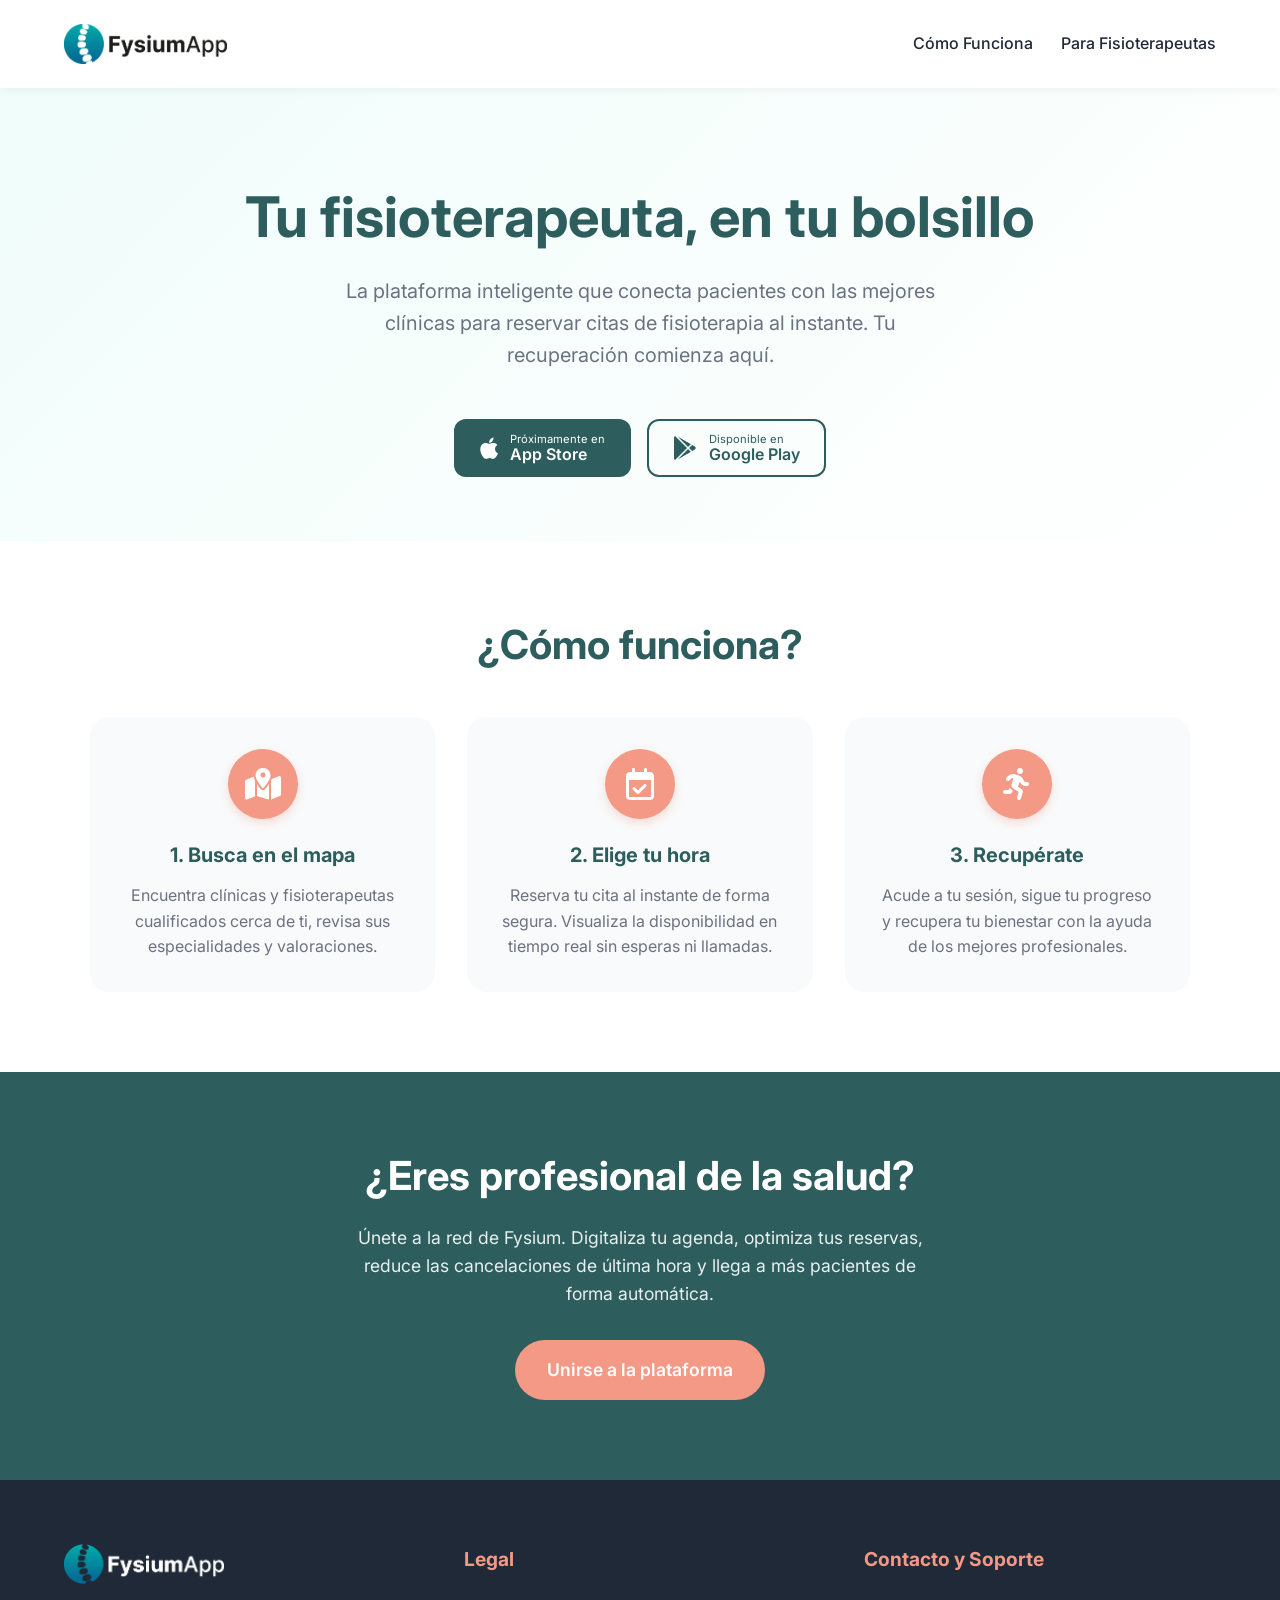
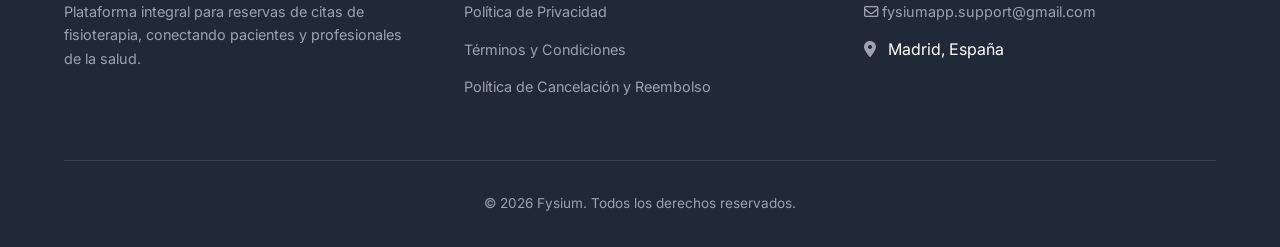
==== index.html @ d573e73b "Primera subida web FysiumApp" ====
<!DOCTYPE html>
<html lang="es">

<head>
    <meta charset="UTF-8">
    <meta name="viewport" content="width=device-width, initial-scale=1.0">
    <title>Tu fisioterapeuta, en tu bolsillo</title>
    <meta name="description" content="Conecta pacientes con clínicas para reservar citas de fisioterapia al instante. Recupera tu bienestar de forma sencilla y rápida.">
    <!-- Google Fonts -->
    <link rel="preconnect" href="https://fonts.googleapis.com">
    <link rel="preconnect" href="https://fonts.gstatic.com" crossorigin>
    <link href="https://fonts.googleapis.com/css2?family=Inter:wght@400;500;600;700;800&display=swap" rel="stylesheet">
    <!-- FontAwesome para iconos -->
    <link rel="stylesheet" href="https://cdnjs.cloudflare.com/ajax/libs/font-awesome/6.4.0/css/all.min.css">
    <link rel="stylesheet" href="styles.css">
</head>

<body>

    <header>
        <div class="logo">
            <img src="assets/FysiumApp_logo.png" alt="Fysium Logo">
        </div>
        <nav>
            <a href="#como-funciona" style="font-weight: 500; margin-right: 1.5rem;">Cómo Funciona</a>
            <a href="#fisioterapeutas" style="font-weight: 500;">Para Fisioterapeutas</a>
        </nav>
    </header>

    <main>
        <!-- Hero Section -->
        <section class="hero">
            <h1>Tu fisioterapeuta, en tu bolsillo</h1>
            <p>La plataforma inteligente que conecta pacientes con las mejores clínicas para reservar citas de fisioterapia al instante. Tu recuperación comienza aquí.</p>

            <div class="store-buttons">
                <a href="#" class="store-btn">
                    <i class="fa-brands fa-apple"></i>
                    <div>
                        <span>Próximamente en</span>
                        App Store
                    </div>
                </a>
                <a href="#" class="store-btn secondary">
                    <i class="fa-brands fa-google-play"></i>
                    <div>
                        <span>Disponible en</span>
                        Google Play
                    </div>
                </a>
            </div>
        </section>

        <!-- Cómo Funciona -->
        <section id="como-funciona" class="how-it-works">
            <h2 class="section-title">¿Cómo funciona?</h2>
            <div class="steps-container">
                <div class="step-card">
                    <div class="step-icon">
                        <i class="fa-solid fa-map-location-dot"></i>
                    </div>
                    <h3>1. Busca en el mapa</h3>
                    <p>Encuentra clínicas y fisioterapeutas cualificados cerca de ti, revisa sus especialidades y valoraciones.</p>
                </div>
                <div class="step-card">
                    <div class="step-icon">
                        <i class="fa-regular fa-calendar-check"></i>
                    </div>
                    <h3>2. Elige tu hora</h3>
                    <p>Reserva tu cita al instante de forma segura. Visualiza la disponibilidad en tiempo real sin esperas ni llamadas.</p>
                </div>
                <div class="step-card">
                    <div class="step-icon">
                        <i class="fa-solid fa-person-running"></i>
                    </div>
                    <h3>3. Recupérate</h3>
                    <p>Acude a tu sesión, sigue tu progreso y recupera tu bienestar con la ayuda de los mejores profesionales.</p>
                </div>
            </div>
        </section>

        <!-- Para Fisioterapeutas -->
        <section id="fisioterapeutas" class="for-physios">
            <h2>¿Eres profesional de la salud?</h2>
            <p>Únete a la red de Fysium. Digitaliza tu agenda, optimiza tus reservas, reduce las cancelaciones de última hora y llega a más pacientes de forma automática.</p>
            <a href="mailto:fysiumapp.support@gmail.com?subject=Información para clínicas" class="cta-button">Unirse a la plataforma</a>
        </section>
    </main>

    <footer>
        <div class="footer-content">
            <div class="footer-col">
                <div class="logo" style="margin-bottom: 1rem;">
                    <img src="assets/FysiumApp_logo_INV.png" alt="Fysium Logo">
                </div>
                <p>Plataforma integral para reservas de citas de fisioterapia, conectando pacientes y profesionales de la salud.</p>
            </div>

            <div class="footer-col">
                <h4>Legal</h4>
                <ul>
                    <li><a href="privacy-policy.html">Política de Privacidad</a></li>
                    <li><a href="terms-of-service.html">Términos y Condiciones</a></li>
                    <li><a href="refund-policy.html">Política de Cancelación y Reembolso</a></li>
                </ul>
            </div>

            <div class="footer-col">
                <h4>Contacto y Soporte</h4>
                <ul>
                    <li><a href="mailto:soporte@fysium.com"><i class="fa-regular fa-envelope"></i> fysiumapp.support@gmail.com</a></li>
                    <li><i class="fa-solid fa-location-dot" style="margin-right: 0.5rem; color: #9CA3AF;"></i> Madrid, España</li>
                </ul>
            </div>
        </div>
        <div class="footer-bottom">
            &copy; 2026 Fysium. Todos los derechos reservados.
        </div>
    </footer>

</body>

</html>
---- styles.css ----
:root {
  --primary-color: #2D5D5D;
  --primary-light: #3E7C7C;
  --accent-color: #F39985;
  --accent-hover: #E3836F;
  --bg-color: #FFFFFF;
  --bg-light: #F9FAFB;
  --text-dark: #1F2937;
  --text-light: #6B7280;
  --white: #FFFFFF;
  --transition: all 0.3s ease;
}

* {
  margin: 0;
  padding: 0;
  box-sizing: border-box;
  font-family: 'Inter', sans-serif;
}

body {
  background-color: var(--bg-color);
  color: var(--text-dark);
  line-height: 1.6;
  -webkit-font-smoothing: antialiased;
}

/* Typography */
h1, h2, h3 {
  color: var(--primary-color);
  font-weight: 700;
  line-height: 1.2;
}

a {
  text-decoration: none;
  color: inherit;
}

/* Header & Nav */
header {
  padding: 1.5rem 5%;
  display: flex;
  justify-content: space-between;
  align-items: center;
  background-color: var(--white);
  box-shadow: 0 2px 10px rgba(0,0,0,0.05);
  position: sticky;
  top: 0;
  z-index: 100;
}

.logo {
  display: flex;
  align-items: center;
}

.logo img {
  height: 40px;
  width: auto;
  object-fit: contain;
}

/* Hero Section */
.hero {
  display: flex;
  flex-direction: column;
  align-items: center;
  text-align: center;
  padding: 6rem 5% 4rem;
  background: linear-gradient(135deg, #f0fdfa 0%, #ffffff 100%);
  position: relative;
  overflow: hidden;
}

.hero h1 {
  font-size: 3.5rem;
  margin-bottom: 1.5rem;
  max-width: 800px;
}

.hero p {
  font-size: 1.25rem;
  color: var(--text-light);
  margin-bottom: 3rem;
  max-width: 600px;
}

.store-buttons {
  display: flex;
  gap: 1rem;
  justify-content: center;
  flex-wrap: wrap;
}

.store-btn {
  display: flex;
  align-items: center;
  gap: 0.75rem;
  padding: 0.75rem 1.5rem;
  border-radius: 12px;
  background-color: var(--primary-color);
  color: var(--white);
  font-weight: 600;
  transition: var(--transition);
  border: 2px solid transparent;
}

.store-btn:hover {
  background-color: var(--primary-light);
  transform: translateY(-2px);
  box-shadow: 0 4px 12px rgba(45, 93, 93, 0.2);
}

.store-btn.secondary {
  background-color: transparent;
  color: var(--primary-color);
  border-color: var(--primary-color);
}

.store-btn.secondary:hover {
  background-color: var(--primary-color);
  color: var(--white);
}

.store-btn i {
  font-size: 1.5rem;
}

.store-btn div {
  text-align: left;
  line-height: 1.1;
}

.store-btn div span {
  display: block;
  font-size: 0.7rem;
  font-weight: 400;
}

/* How It Works */
.how-it-works {
  padding: 5rem 5%;
  background-color: var(--white);
  text-align: center;
}

.section-title {
  font-size: 2.5rem;
  margin-bottom: 3rem;
}

.steps-container {
  display: grid;
  grid-template-columns: repeat(auto-fit, minmax(250px, 1fr));
  gap: 2rem;
  max-width: 1100px;
  margin: 0 auto;
}

.step-card {
  padding: 2rem;
  background: var(--bg-light);
  border-radius: 20px;
  transition: var(--transition);
  position: relative;
}

.step-card:hover {
  transform: translateY(-5px);
  box-shadow: 0 10px 20px rgba(0,0,0,0.05);
}

.step-icon {
  width: 70px;
  height: 70px;
  background-color: var(--accent-color);
  color: var(--white);
  border-radius: 50%;
  display: flex;
  justify-content: center;
  align-items: center;
  font-size: 2rem;
  margin: 0 auto 1.5rem;
  box-shadow: 0 4px 10px rgba(243, 153, 133, 0.3);
}

.step-card h3 {
  margin-bottom: 1rem;
  font-size: 1.25rem;
}

.step-card p {
  color: var(--text-light);
}

/* Physiotherapists Section */
.for-physios {
  padding: 5rem 5%;
  background-color: var(--primary-color);
  color: var(--white);
  text-align: center;
}

.for-physios h2 {
  color: var(--white);
  font-size: 2.5rem;
  margin-bottom: 1.5rem;
}

.for-physios p {
  font-size: 1.1rem;
  max-width: 600px;
  margin: 0 auto 2rem;
  opacity: 0.9;
}

.cta-button {
  display: inline-block;
  padding: 1rem 2rem;
  background-color: var(--accent-color);
  color: var(--white);
  font-weight: 600;
  border-radius: 30px;
  transition: var(--transition);
  font-size: 1.1rem;
}

.cta-button:hover {
  background-color: var(--accent-hover);
  transform: translateY(-2px);
  box-shadow: 0 4px 15px rgba(243, 153, 133, 0.4);
}

/* Legal Pages Content */
.legal-content {
  padding: 4rem 5%;
  max-width: 800px;
  margin: 0 auto;
}

.legal-content h1 {
  font-size: 2.5rem;
  margin-bottom: 1rem;
}

.legal-content .last-updated {
  color: var(--text-light);
  margin-bottom: 2rem;
  font-style: italic;
}

.legal-content h2 {
  font-size: 1.5rem;
  margin: 2rem 0 1rem;
}

.legal-content p, .legal-content ul {
  margin-bottom: 1rem;
  color: var(--text-dark);
}

.legal-content ul {
  padding-left: 2rem;
}

/* Footer */
footer {
  background-color: #1F2937;
  color: var(--white);
  padding: 4rem 5% 2rem;
}

.footer-content {
  display: grid;
  grid-template-columns: repeat(auto-fit, minmax(200px, 1fr));
  gap: 3rem;
  max-width: 1200px;
  margin: 0 auto 3rem;
}

.footer-col h4 {
  font-size: 1.2rem;
  margin-bottom: 1.5rem;
  color: var(--accent-color);
}

.footer-col p {
  color: #9CA3AF;
  font-size: 0.9rem;
  margin-bottom: 1rem;
}

.footer-col ul {
  list-style: none;
}

.footer-col ul li {
  margin-bottom: 0.75rem;
}

.footer-col ul li a {
  color: #9CA3AF;
  transition: var(--transition);
  font-size: 0.9rem;
}

.footer-col ul li a:hover {
  color: var(--white);
}

.footer-bottom {
  text-align: center;
  padding-top: 2rem;
  border-top: 1px solid #374151;
  color: #9CA3AF;
  font-size: 0.85rem;
}

/* Responsive */
@media (max-width: 768px) {
  .hero h1 {
    font-size: 2.5rem;
  }
  .section-title {
    font-size: 2rem;
  }
}
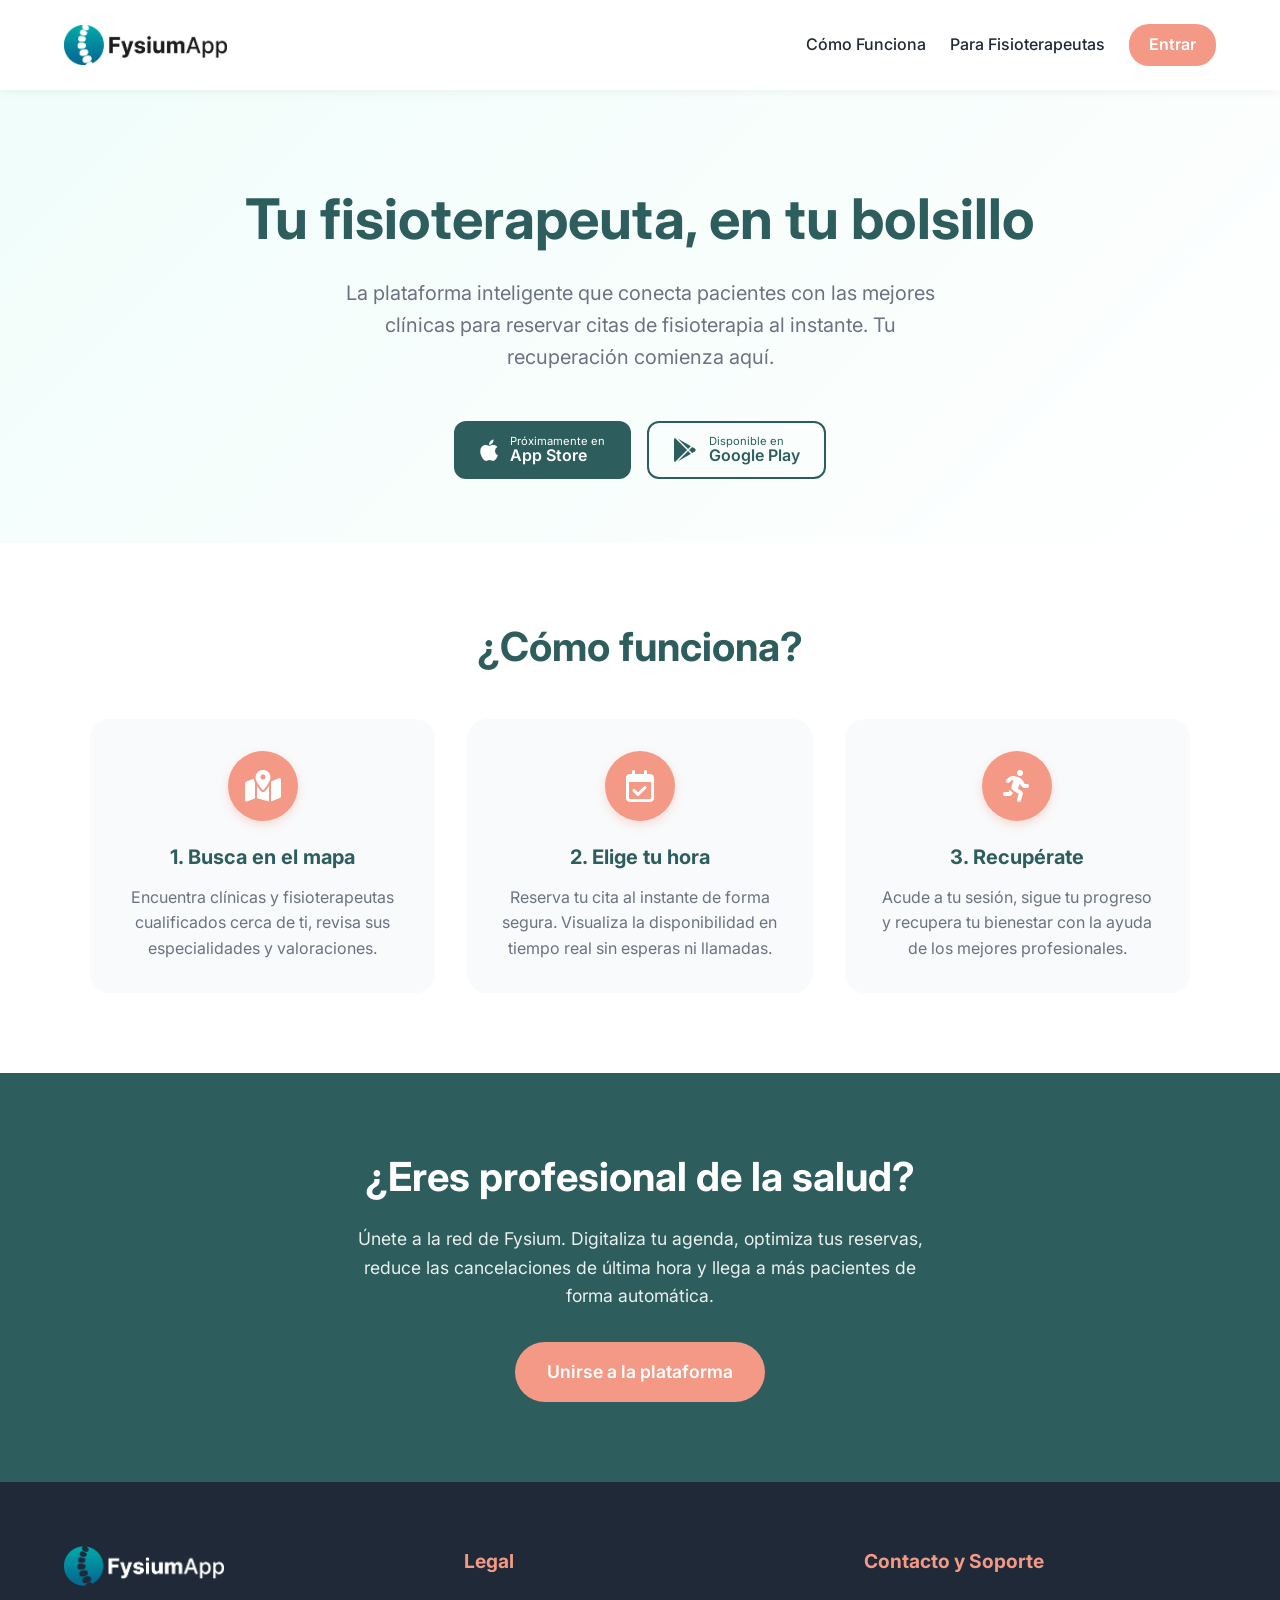
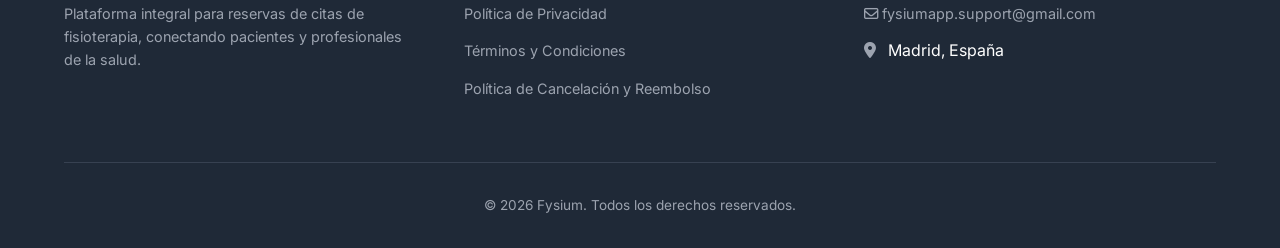
==== commit 5dc9ea49: "Web con sesión de fisios" ====
--- a/index.html
+++ b/index.html
@@ -12,6 +12,7 @@
     <link href="https://fonts.googleapis.com/css2?family=Inter:wght@400;500;600;700;800&display=swap" rel="stylesheet">
     <!-- FontAwesome para iconos -->
     <link rel="stylesheet" href="https://cdnjs.cloudflare.com/ajax/libs/font-awesome/6.4.0/css/all.min.css">
+    <link rel="icon" type="image/png" href="favicon.ico">
     <link rel="stylesheet" href="styles.css">
 </head>
 
@@ -21,9 +22,10 @@
         <div class="logo">
             <img src="assets/FysiumApp_logo.png" alt="Fysium Logo">
         </div>
-        <nav>
-            <a href="#como-funciona" style="font-weight: 500; margin-right: 1.5rem;">Cómo Funciona</a>
+        <nav style="display: flex; align-items: center; gap: 1.5rem;">
+            <a href="#como-funciona" style="font-weight: 500;">Cómo Funciona</a>
             <a href="#fisioterapeutas" style="font-weight: 500;">Para Fisioterapeutas</a>
+            <a href="login.html" class="login-btn">Entrar</a>
         </nav>
     </header>
 
--- a/styles.css
+++ b/styles.css
@@ -61,6 +61,22 @@
   object-fit: contain;
 }
 
+.login-btn {
+  background-color: var(--accent-color);
+  color: var(--white);
+  padding: 0.5rem 1.25rem;
+  border-radius: 20px;
+  font-weight: 600;
+  transition: var(--transition);
+}
+
+.login-btn:hover {
+  background-color: var(--accent-hover);
+  transform: translateY(-2px);
+  box-shadow: 0 4px 10px rgba(243, 153, 133, 0.3);
+  color: var(--white);
+}
+
 /* Hero Section */
 .hero {
   display: flex;
